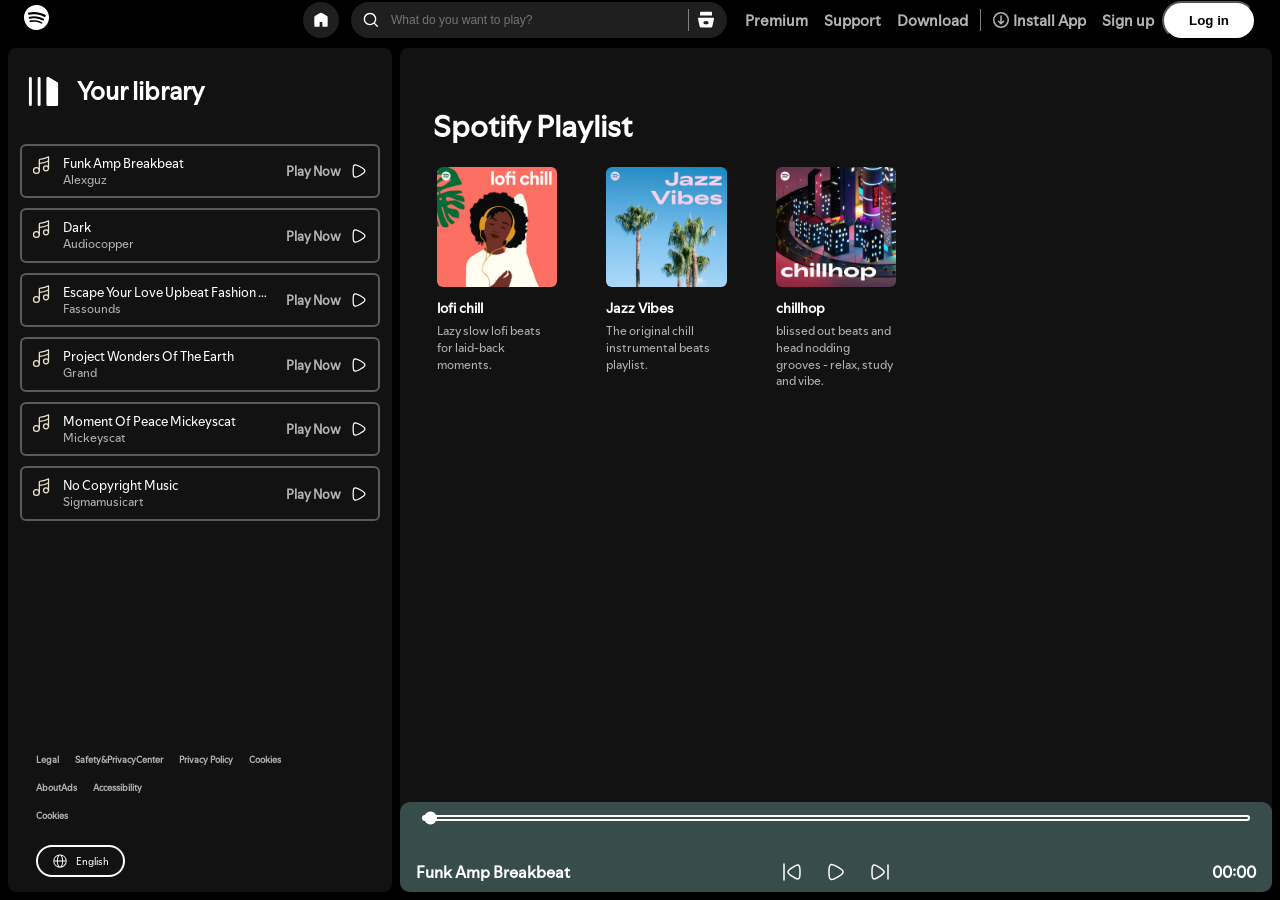
==== index.html @ 74d5525e "Spotify clone with playlist switching and audio player" ====
<!DOCTYPE html>
<html lang="en">

<head>
    <meta charset="UTF-8">
    <meta name="viewport" content="width=device-width, initial-scale=1.0">
    <title>Spotify - Web Player: Music for everyone</title>
    <!-- utility.css first, style.css last: the media queries live in
         style.css and must come after the base rules to win the cascade -->
    <link rel="stylesheet" href="utility.css">
    <link rel="stylesheet" href="style.css">
</head>
<body>
    <div class="navbar">
        <div class="nav-left">

            <img class="Spotify" src="logo.svg" alt="Spotify">
        </div>
        <div class="nav-center">
            <div class="box box1">
                <img class="home" src="home.svg" alt="home">
            </div>
            <div class="minibox">
                <img class="search" src="search.svg" alt="search">
                <input placeholder="What do you want to play?" type="text">
                <div class="pipe"></div>
                <img class="browse" src="browse.svg" alt="browse">
            </div>
        </div>
        <div class="text">
            <ul class="nav-extra">Premium</ul>
            <ul class="nav-extra">Support</ul>
            <ul class="nav-extra">Download</ul>
            <div class="pipe nav-extra"></div>
            <ul class="nav-extra">
                <img class="download" src="download.svg" alt="download"> Install App
            </ul>
            <ul class="nav-signup">Sign up</ul>
            <button>Log in</button>
        </div>
    </div>
    <div class="container flex">
        <div class="left">

            <div class="lib-header">
                <div class="library">
                    <img src="playlist.svg" alt="">
                    <ul>Your library</ul>
                    <img class="invert close"src="close.svg" alt="close">
                </div>
            </div>
            <div class="songlist">
                <ul>

                </ul>
            </div>
            <div class="ending">
                <div class="first">
                    <ul>Legal</ul>
                    <ul>Safety&PrivacyCenter</ul>
                    <ul>Privacy Policy</ul>
                    <ul>Cookies</ul>
                </div>
                <div class="secound">
                    <ul>AboutAds</ul>
                    <ul>Accessibility</ul>
                </div>
                <div class="third">
                    <ul>Cookies</ul>
                </div>
                <button class="image">
                    <img class="world" src="world.svg" alt="world">English
                </button>
            </div>
        </div>
        <div class="right">
            <div class="right-content">
                <div class="SpotifyPlaylist">
                    <img class="invert hamburger" src="hamburger.svg" alt="Open menu">
                    <ul>Spotify Playlist</ul>
                    <div class="card-container">
                        <div class="card" data-folder="English">
                            <div class="card-img">
                                <img src="spotify-playlist/1.jpg" alt="">
                                <button class="play">
                                    <img src="play.svg" alt="play">
                                </button>
                            </div>
                            <div class="card-title">lofi chill</div>
                            <div class="card-artist">Lazy slow lofi beats for laid-back moments.</div>
                        </div>
                        <div class="card" data-folder="HIndi">
                            <div class="card-img">
                                <img src="spotify-playlist/2.jpg" alt="">
                                <button class="play">
                                    <img src="play.svg" alt="play">
                                </button>
                            </div>
                            <div class="card-title">Jazz Vibes</div>
                            <div class="card-artist">The original chill instrumental beats playlist.</div>
                        </div>
                        <div class="card" data-folder="tamil">
                            <div class="card-img">
                                <img src="spotify-playlist/3.jpg" alt="">
                                <button class="play">
                                    <img src="play.svg" alt="play">
                                </button>
                            </div>
                            <div class="card-title">chillhop</div>
                            <div class="card-artist">blissed out beats and head nodding grooves - relax, study and vibe. </div>
                        </div>
                    </div>
                </div>
            </div>
            <div class="playbar">
                <div class="seekbar">
                    <div class="circle">
                    </div>
                </div>
                <div class="controls">
                    <div class="songinfo"></div>
                    <div class="songbuttons">
                        <img  id="previous" src="presong.svg" alt="">
                        <img  id="play" src="spoti_play.svg" alt="">
                        <img  id="next" src="nextsong.svg" alt="">
                    </div>
                    <div class="songtime"></div>

                </div>
            </div>
            </div>
        </div>
        <script src="script.js"></script>
</body>

</html>
---- utility.css ----
.lib-header {
  display: flex;
  justify-content: space-between;
  align-items: center;
  padding: 10px;
  flex-shrink: 0;

}
.library {
  display: flex;
  align-items: center;
  /* was justify-content:center — that collapsed the row so the
     close button had nowhere to push to */
  gap: 8px;
  width: 100%;
  padding: 8px;
  box-sizing: border-box;
}
.library img{
  height: 35px;

}
.library ul{
  font-size: 25px;
  color: white;
}
ul {
  margin: 8px;
  padding: 0;
}
.box1 {
  display: flex;
  justify-content: center;
  align-items: center;
  height: 28px;
  width: 28px;
  border: 2px solid black;
  border-radius: 50%;
  padding: 4px;
  background-color: #1f1f1f;
}
.ending {
  /* padding-top: 250px; */
  display: flex;
  font-size: 9px;
  flex-direction: column;
  /* margin-top: auto; */
  padding-left: 20px;
  flex-shrink: 0;
  padding-top: 50px;

}
.first {
  display: flex;
}
.secound {
  display: flex;
}
.world {
  height: 16px;
  width: 16px;
  font-weight: 600;
  font-size: 12px;
}
.image {
  align-items: center;
  gap: 8px;
  padding: 6px 14px;
  margin: 15px 8px;
  background-color: #121212;
  color: white;
  display: flex;
  border-radius: 500px;
  border: 2px solid white;
  width: fit-content;
  font-weight: 500;
  font-family: spotifyMix;
  font-size: 10px;
}
.nav-center {
  display: flex;
  gap: 8px;
  /* 0 = don't grow, so it keeps its natural 380px and sits dead
     centre. 1 = but DO shrink when the screen gets narrow. */
  flex: 0 1 auto;
  min-width: 0;
}
.nav-left {
  /* flex:1 here AND on .text is what centres .nav-center:
     both sides claim equal leftover space, so the middle
     lands in the middle no matter how wide the logo is. */
  flex: 1;
  min-width: 0;
}
.Spotify {
  height: 25px;
  filter: invert(1);
}
.home {
  height: 16px;
  filter: invert(1);
}
.download {
  height: 16px;
  filter: invert(0.7);
}
.search {
  height: 16px;
  filter: invert(1);
}
.browse {
  height: 18px;
  filter: invert(1);
}
.text {
  display: flex;
  justify-content: flex-end;
  align-items: center;
  flex: 1;
  /* NO min-width:0 here. These links are white-space:nowrap, so
     shrinking the box below its text just makes the text spill out
     the left side and land under the search bar. Letting the box
     keep its content width is what keeps them apart. */
  white-space: nowrap;
  font-size: 15px;
}
.text ul {
  display: flex;
  justify-self: center;
  align-items: center;
  gap: 4px;
}
.text button {
  border-radius: 100px;
  padding: 10px 25px;
  background-color: white;
  font-weight: 700;
}
.minibox {
  display: flex;
  align-items: center;
  padding: 4px 12px;
  border: 2px solid black;
  border-radius: 500px;
  box-sizing: border-box;
  /* was a hard 380px — now it shrinks on small screens */
  width: 380px;
  min-width: 0;
  max-width: 100%;
  gap: 4px;
  background-color: #1f1f1f;
}
.minibox input {
  border: none;
  outline: none;
  font-size: 12px;
  /* min-width:0 lets the input shrink below its default size;
     without it flex refuses to go under ~180px */
  width: 100%;
  min-width: 0;
  padding-left: 8px;
  background-color: #1f1f1f;
  color: white;
}
.pipe {
  width: 1px;
  height: 22px;
  background-color: gray;
  margin: 0 4px;
}
.navbar {
  display: flex;
  align-items: center;
  gap: 8px;
  padding: 0 24px;
  flex-shrink: 0;
}

.flex {
  display: flex;
  gap: 8px;
  padding: 8px;
  background-color: #000000;
}
.justify {
  justify-content: center;
}
.align-center {
  align-items: center;
}
.SpotifyPlaylist{
  color: white;
  font-family: spotifyMix;
  font-weight: 700;
  font-size: 30px;
  padding: 50px 25px;
}
---- style.css ----
@font-face {
  font-family: SpotifyMix;
  src: url(font/spotify_mix_ui_regular.otf);
}
body {
  background-color: #000000;
  color: #b3b3b3;
  margin: 0;
  height: 100vh;
  font-family: SpotifyMix;
  font-weight: 700;
  overflow: hidden;
  display: flex;
  flex-direction: column;
}
.container {
  flex: 1;
  min-height: 0;
  /* anchors the absolutely-positioned drawer to this box
     instead of to the whole page */
  position: relative;
}
.invert {
  filter: invert(1);
}
.left {
  width: 30vw;
  display: flex;
  flex-direction: column;
  gap: 0;
  flex-shrink: 0;
  background-color: #121212;
  border-radius: 8px;
  overflow-y: hidden;
}
.right {
  min-width: 0;
  background-color: #121212;
  border-radius: 8px;
  display: flex;
  flex-direction: column;
  overflow: hidden;
  flex: 1;
}
.right-content {
  flex: 1;
  overflow-y: auto;
  min-height: 0;
}
.card {
  padding: 12px;
  border-radius: 8px;
  cursor: pointer;
  background-color: transparent;
  transition: background-color 0.3s;
}
.card:hover {
  background-color: #1f1f1f;
}
.card-img {
  position: relative;
}
.card img {
  width: 100%;
  display: block;
  border-radius: 6px;
  object-fit: cover;
  aspect-ratio: 1/1;
}
.card-title {
  font-size: 14px;
  font-weight: 700;
  color: #ffffff;
  margin-top: 12px;
  line-height: 1.4;
}
.card-artist {
  font-size: 12px;
  font-weight: 400;
  color: #b3b3b3;
  margin-top: 4px;
  line-height: 1.4;
}
.card-container {
  display: grid;
  /* 140 instead of 180 so two columns fit a 390px phone.
     auto-fill still gives 4-5 columns on a desktop. */
  grid-template-columns: repeat(auto-fill, minmax(140px, 1fr));
  gap: 24px 25px;
  /* removed overflow-y:auto — .right-content is already the
     scroller, and nesting two broke the playbar's position.
     removed justify-content:center — 1fr already fills the row. */
}
.play {
  position: absolute;
  bottom: 12px;
  right: 12px;
  height: 40px;
  width: 40px;
  border: none;
  border-radius: 50%;
  background-color: #1ed760;
  display: flex;
  justify-content: center;
  align-items: center;
  cursor: pointer;
  /* opacity:0 + the .card:hover rule moved into the
     @media (hover: hover) block at the bottom of this file,
     so touch screens keep the button visible */
  transition:
    opacity 0.3s,
    transform 0.3s;
}
.play img {
  height: 54px;
  width: 54px;
  aspect-ratio: auto;
}
.playbar {
  display: flex;
  justify-content: space-between;
  align-items: center;
  flex-direction: column;
  flex-shrink: 0;
  background-color: #c6b3b3;
  border-radius: 10px;
  filter: invert(1);
  box-sizing: border-box;
  padding: 8px 16px;
  height: 90px;
  position: relative;
}
.songbuttons {
  display: flex;
  justify-content: center;
  gap: 20px;
  bottom: 500px;
  cursor: pointer;
  flex: 1;
}
.songlist {
  flex: 1;
  min-height: 0;
  overflow-y: auto;
}
.songlist::-webkit-scrollbar,
.right-content::-webkit-scrollbar {
  width: 8px;
}
.songlist::-webkit-scrollbar-track,
.right-content::-webkit-scrollbar-track {
  background: transparent;
}
.songlist::-webkit-scrollbar-thumb,
.right-content::-webkit-scrollbar-thumb {
  background: #5a5a5a;
  border-radius: 4px;
}
.songlist::-webkit-scrollbar-thumb:hover,
.right-content::-webkit-scrollbar-thumb:hover {
  background: #7a7a7a;
}
.songlist ul {
  padding: 0 12px;
  margin: 0;
  list-style: none;
}
.songlist ul li {
  list-style: none;
  display: flex;
  justify-content: space-between;
  gap: 12px;
  cursor: pointer;
  padding: 9px 9px;
  margin: 10px 0;
  border-radius: 6px;
  border: 2px solid #5a5a5a;
}
.songlist ul li img {
  height: 20px;
  flex-shrink: 0;
}
.info {
  flex: 1;
  min-width: 0;
  font-size: 13px;
  font-weight: 400;
  color: #ffffff;
  line-height: 1.3;
}
/* keeps every row the same height — a long name gets cut with "…"
   instead of wrapping onto 3 lines. min-width:0 above is what lets
   this work; without it the text refuses to shrink. */
.info div {
  overflow: hidden;
  text-overflow: ellipsis;
  white-space: nowrap;
}
.info div:last-child {
  font-size: 12px;
  color: #b3b3b3;
}
.playnow {
  display: flex;
  gap: 8px;
  flex-shrink: 0;
  align-items: center;
}
.playnow span {
  font-size: 13px;
  white-space: nowrap;
}
.playnow img {
  height: 20px;
}
.songtime {
  text-align: right;
  /* overflow: auto; */
  /* margin-bottom: 44px; */
}
.seekbar {
  left: 0;
  height: 2px;
  width: 98%;
  border: 2px solid black;
  position: relative;
  border-radius: 15px;
  bottom: 0;
  top: 5px;
  cursor: pointer;
}
.songinfo,
.songtime {
  color: black;
  flex: 1;
}
.circle {
  width: 13px;
  height: 13px;
  border-radius: 13px;
  background-color: black;
  position: absolute;
  top: 50%;
  left: 0%;
  transition: left 0.5s;
  transform: translateY(-50%);
}
.controls {
  display: flex;
  justify-content: space-between;
  align-items: center;
  width: 100%;
}
.hamburger {
  display: none;
}
.close {
  /* margin-left:auto pushes it to the right edge on any width.
     The old padding-left:190px was a fixed guess that overflowed
     narrow screens. */
  margin-left: auto;
  cursor: pointer;
  display: none;
}
@media (max-width: 1020px) {
  .left {
    position: absolute;
    left: -120%;
    /* top+bottom force the drawer to span the container's full
       height. Without them an absolute box is only as tall as
       its content, which is why it stopped halfway. */
    top: 0;
    bottom: 0;
    transition: left 0.3s;
    z-index: 2;
    /* never wider than the screen — 373px overflowed a 390px phone
       once padding was counted */
    width: min(85vw, 373px);
  }
  .left .close {
    display: block;
    width: 24px;
    flex-shrink: 0;
  }
  /* .right {
    width: 100vw;
  }
  .playbar {
    width: calc(100vw - 60px);
    margin: 0 auto;
  } */
  .seekbar {
    display: flex;
    justify-content: center;
    align-items: center;
  }
  /* .seekbar {
    width: calc(100vw - 70px);
  } */

  .right {
    width: 100%;
  }
  .playbar {
    width: 100%;
  } /* margin: 0 auto no longer needed */
  .seekbar {
    width: 100%;
  }
  .hamburger {
    display: block;
    position: relative;
    top: -30px;
    margin-bottom: -30px;
    cursor: pointer;
  }
  .card-container {
    margin: 0;
    /* tighter gaps buy back width for a 2nd column */
    gap: 16px 12px;
  }
  /* 25px of side padding is 13% of a 390px screen — too expensive */
  .SpotifyPlaylist {
    padding: 20px 16px;
    font-size: 22px;
  }
  /* phone navbar = logo + search only.
     .text holds Premium/Support/Download/Install App/Sign up/Log in
     — hiding the whole box is simpler than hiding each child, and
     it frees all that space for the search bar. */
  .text {
    display: none;
  }
  .navbar {
    padding: 0 12px;
  }
  /* .text is gone, so nothing is claiming the right-hand space.
     Stop .nav-left from claiming it either, and let the search
     box grow into it instead. */
  .nav-left {
    flex: 0 0 auto;
  }
  .nav-center {
    flex: 1 1 auto;
  }
  .minibox {
    width: auto;
    flex: 1;
  }
}
/* Phones have no hover, so a hover-only play button would never
   appear. Only hide it on devices that actually have a pointer. */
@media (hover: hover) {
  .play {
    opacity: 0;
    transform: translateY(8px);
  }
  .card:hover .play {
    opacity: 1;
    transform: translateY(0);
  }
}
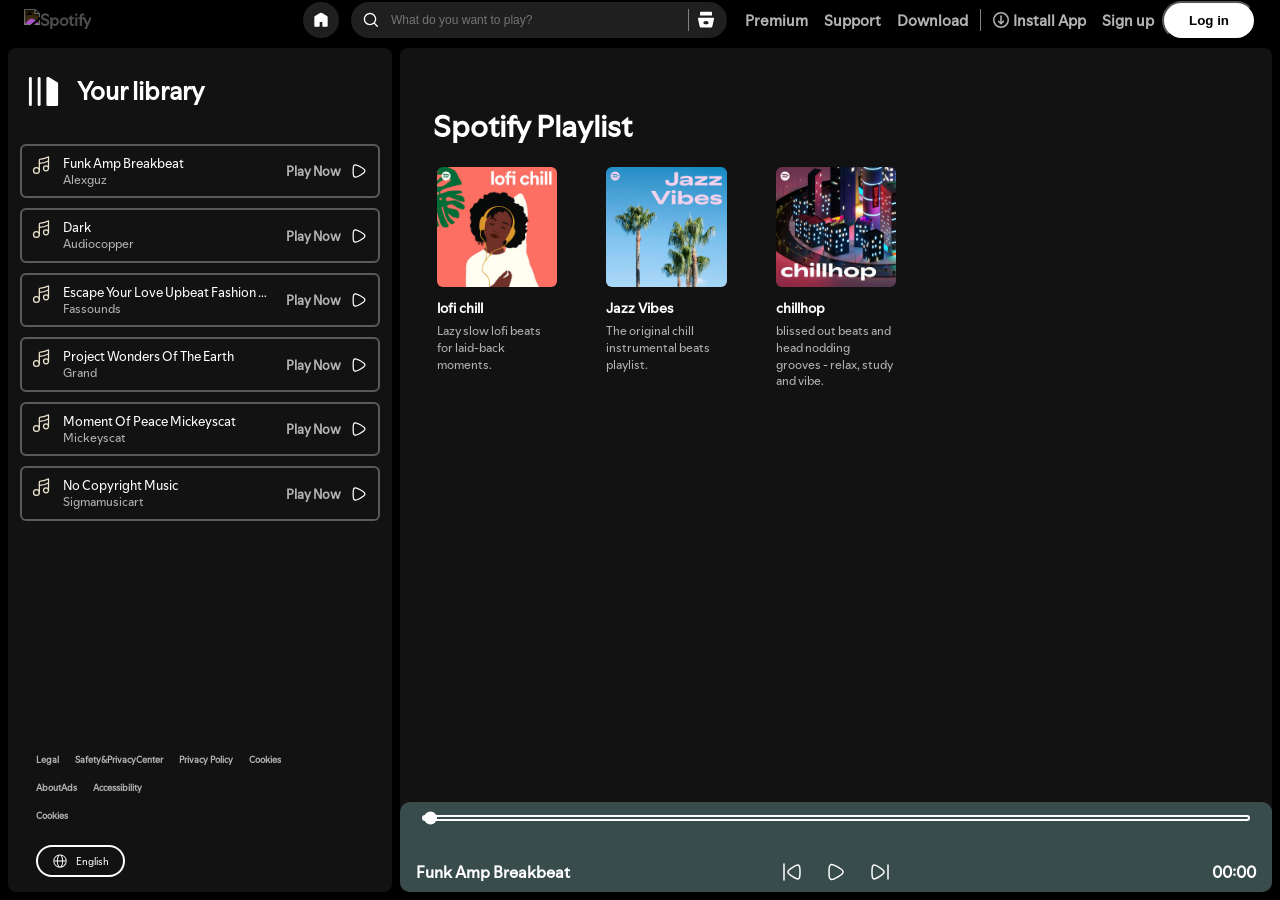
==== commit 53a12e68: "logo disappered" ====
--- a/index.html
+++ b/index.html
@@ -14,7 +14,7 @@
     <div class="navbar">
         <div class="nav-left">
 
-            <img class="Spotify" src="logo.svg" alt="Spotify">
+            <img class="Spotify" src="log.svg" alt="Spotify">
         </div>
         <div class="nav-center">
             <div class="box box1">
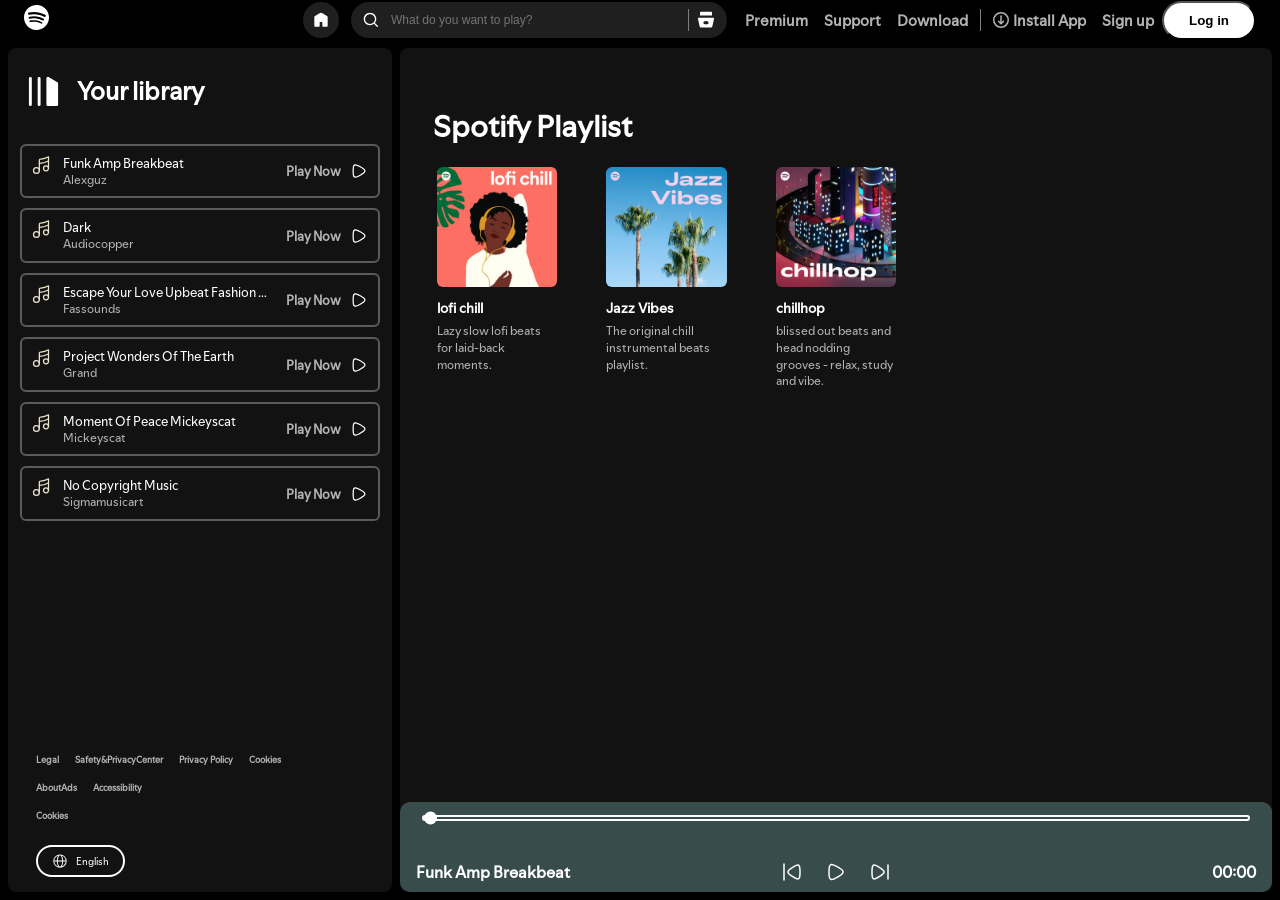
==== commit 490fd7c7: "logo" ====
--- a/index.html
+++ b/index.html
@@ -14,7 +14,7 @@
     <div class="navbar">
         <div class="nav-left">
 
-            <img class="Spotify" src="log.svg" alt="Spotify">
+            <img class="Spotify" src="logo.svg" alt="Spotify">
         </div>
         <div class="nav-center">
             <div class="box box1">
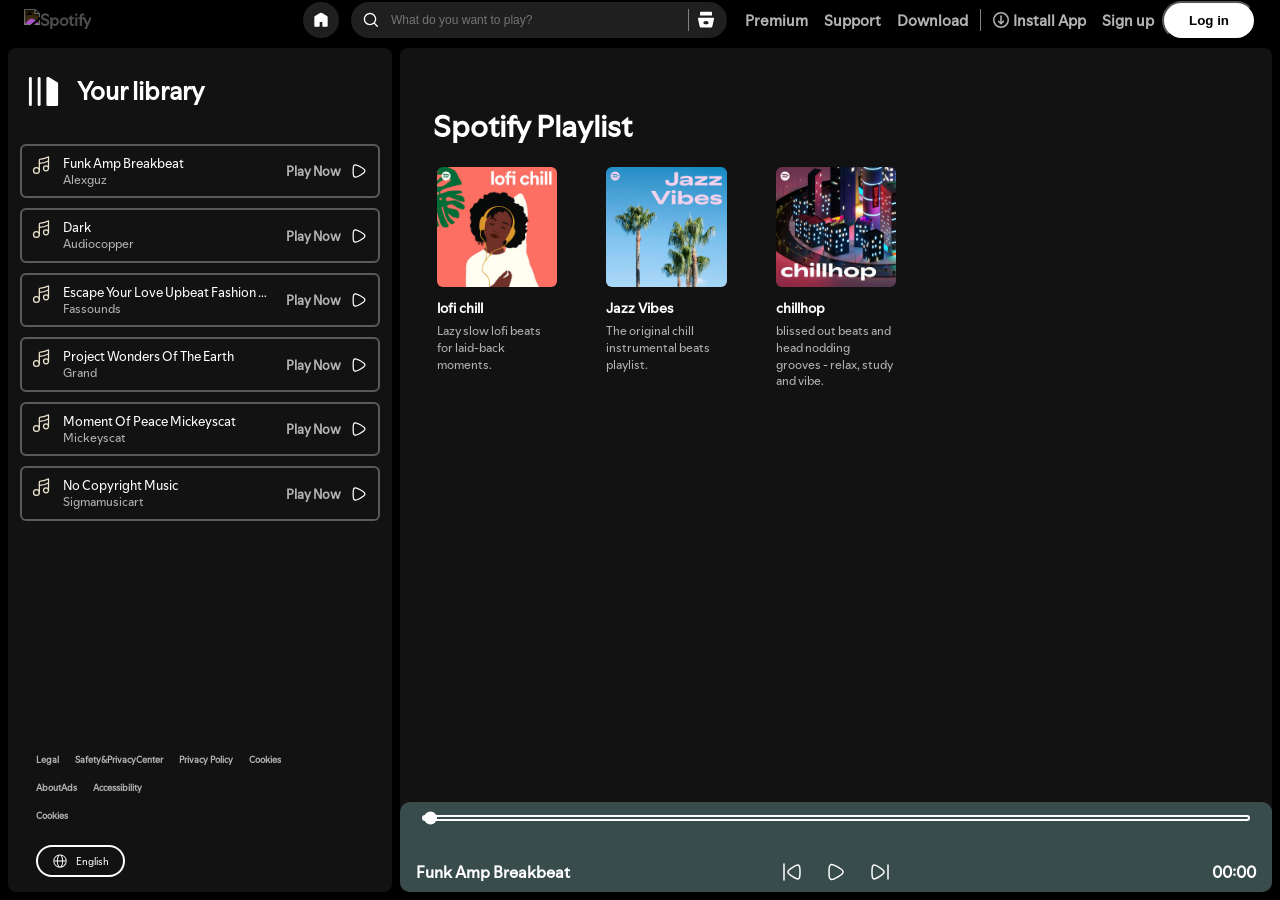
==== commit 7e0467d3: "Revert "logo" This reverts commit 490fd7c7bc0564e08a5ec4dd3ac9fb2a9f671c96." ====
--- a/index.html
+++ b/index.html
@@ -14,7 +14,7 @@
     <div class="navbar">
         <div class="nav-left">
 
-            <img class="Spotify" src="logo.svg" alt="Spotify">
+            <img class="Spotify" src="log.svg" alt="Spotify">
         </div>
         <div class="nav-center">
             <div class="box box1">
